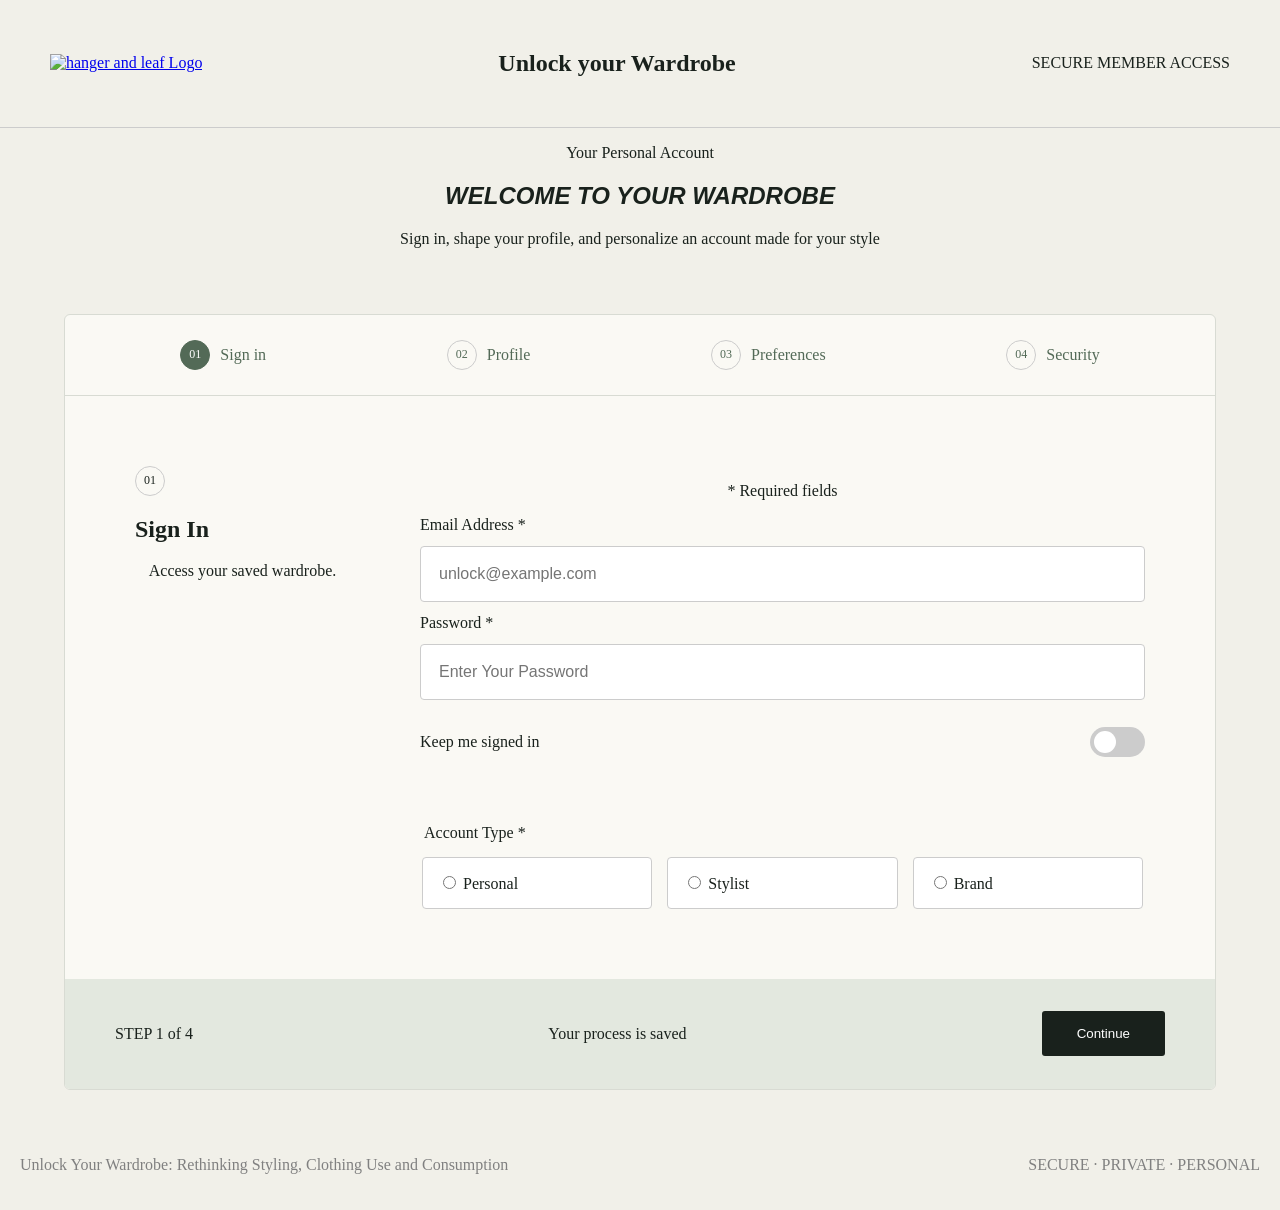
==== index.html @ bb3ffd51 "Assingment 2 - form" ====
<!DOCTYPE html>
<html lang="en">
<head>
    <meta charset="UTF-8">
    <meta name="viewport" content="width=device-width, initial-scale=1" />
<title>Unlock Your Wardrobe</title>
<link rel="stylesheet" href="style.css" />
</head>
<body>
<header>
    <a href="index.html"><img src="images/hangerlogo.png" alt="hanger and leaf Logo"></a>
    <h2>Unlock your Wardrobe</h2>
    <p>SECURE MEMBER ACCESS</p>
</header>
    <section class="intro">
        <p>Your Personal Account</p>
        <h1>WELCOME TO YOUR WARDROBE</h1>
        <p> Sign in, shape your profile, and personalize an account made for your style</p>
    </section>
   <section class="form-container">

    <nav class="form-nav">
        <a href="index.html" class="active" aria-current="step"><span class="circle">01</span> Sign in</a>
        <a href="profile.html"><span class="circle">02</span> Profile</a>
        <a href="preferences.html"><span class="circle">03</span> Preferences</a>
        <a href="security.html"><span class="circle">04</span> Security</a>
    </nav>

    <section class="form-content">

        <section class="form-info">
            <span class="circle">01</span>
            <h2>Sign In</h2>
            <p>Access your saved wardrobe.</p>
        </section>

        <section class="form-fields">
            <p class="required-info">* Required fields</p>

            <form class="profile-form" id="profile-form" action="profile.html" method="get">
                <label for="email">Email Address *</label>
                <input
                    type="email"
                    id="email"
                    name="email"
                    placeholder="unlock@example.com"
                    required>

                <label for="password">Password *</label>
                <input
                    type="password"
                    id="password"
                    name="password"
                    placeholder="Enter Your Password"
                    minlength="8"
                    required>
                    <label class="switch-row">
                        <span>Keep me signed in</span>
                        <span class="switch">
                            <input 
                            type="checkbox" 
                            id="remember-me" 
                            name="remember-me" 
                            role="switch">
                            <span class="switch-slider"></span>
                        </span>
                    </label>

                <fieldset class="account-type">
                    <legend>Account Type *</legend>
                    <label>
                        <input type="radio" name="account" value="personal" required>
                        Personal
                    </label>
                    <label>
                        <input type="radio" name="account" value="stylist">
                        Stylist
                    </label>
                    <label>
                        <input type="radio" name="account" value="brand">
                        Brand
                    </label>
                </fieldset>
            </form>
        </section>
    
</section>
        <section class="form-bottom">
            <p>STEP 1 of 4</p>
            <p>Your process is saved</p>
            <button type="submit" form="profile-form">Continue</button>
        </section>
    </section>
<footer>
    <p>Unlock Your Wardrobe: Rethinking Styling, Clothing Use and Consumption</p>
    <p>SECURE · PRIVATE · PERSONAL</p>
</footer>
</body>
</html>
---- style.css ----
* {
  box-sizing: border-box;
}
body {
  background-color: #f1f0e9;
  color: #19211c;
  margin: 0;
  min-height: 100vh;
  display: flex;
  flex-direction: column;
}
html {
  min-height: 100%;
}
header {
  display: flex;
  align-items: center;
  justify-content: space-between;
  padding: 30px 50px;
  border-bottom: 1px solid #ccc;
}
img {
  width: 50px;
  height: 50px;
  object-fit: contain;
}
h1 {
  text-align: center;
  font-family: "Gill Sans", "Gill Sans MT", Calibri, "Trebuchet MS", sans-serif;
  font-style: italic;
}
p {
  text-align: center;
}
.circle {
  display: inline-flex;
  align-items: center;
  justify-content: center;
  width: 30px;
  height: 30px;
  border: 1px solid #cccccc;
  border-radius: 50%;
  font-size: 12px;
}

.form-nav a {
  display: flex;
  align-items: center;
  gap: 10px;
  text-decoration: none;
  color: #536a57;
}
.form-content {
  display: grid;
  grid-template-columns: 1fr 3fr;
  gap: 30px;
  padding: 50px;
}

.form-bottom {
  display: flex;
  justify-content: space-between;
  align-items: center;
  background-color: #e3e8df;
  padding: 30px 50px;
}

.form-bottom button {
  background-color: #19211c;
  color: white;
  border: none;
  padding: 15px 35px;
  border-radius: 3px;
  cursor: pointer;
}

.form-info {
  padding: 20px;
}
.input-group {
  display: flex;
  flex-direction: column;
  gap: 10px;
  margin-bottom: 25px;
}
.input-group input {
  padding: 15px;
  border: 1px solid #cccccc;
  border-radius: 4px;
  font-size: 16px;
}

.form-fields {
  padding: 20px;
}

footer {
  display: flex;
  justify-content: space-between;
  padding: 20px;
  color: gray;
  margin-top: auto;
}
.form-container {
  width: 90%;
  max-width: 1400px;
  margin: 50px auto 30px;
  background-color: #faf9f4;
  border: 1px solid #d8dbd3;
  border-radius: 6px;
  overflow: hidden;
}
.form-nav {
  display: flex;
  justify-content: space-around;
  align-items: center;
  padding: 25px;
  border-bottom: 1px solid #d8dbd3;
}
.form-fields form {
  display: flex;
  flex-direction: column;
  gap: 12px;
}

.form-fields input[type="email"],
.form-fields input[type="password"] {
  width: 100%;
  padding: 18px;
  border: 1px solid #cccccc;
  border-radius: 4px;
  font-size: 16px;
}
.form-fields fieldset {
  border: none;
  padding: 0;
  margin-top: 25px;
}

.form-fields fieldset label {
  flex: 1;
  padding: 15px;
  border: 1px solid #cccccc;
  border-radius: 4px;
  background-color: white;
  cursor: pointer;
}
.account-type {
  display: flex;
  gap: 15px;
  flex-wrap: wrap;
}

.account-type legend {
  margin-bottom: 15px;
}

.form-fields .account-type label {
  flex: 1;
  padding: 15px;
  border: 1px solid #ccc;
  border-radius: 4px;
  background-color: white;
}
.form-bottom a {
  display: inline-block;
  background-color: #19211c;
  color: white;
  padding: 18px 35px;
  text-decoration: none;
  border-radius: 4px;
}

.form-bottom a:hover {
  background-color: #536a57;
}
.input-group select {
  width: 100%;
  padding: 18px;
  border: 1px solid #cccccc;
  border-radius: 4px;
  font-size: 16px;
  background-color: white;
}
.profile-grid {
  display: grid;
  grid-template-columns: 1fr 1fr;
  gap: 25px 30px;
}

.profile-form {
  width: 100%;
}

.profile-form textarea {
  width: 100%;
  min-height: 150px;
  padding: 15px;
  border: 1px solid #cccccc;
  border-radius: 4px;
  font-size: 16px;
  font-family: inherit;
}

.profile-form select {
  width: 100%;
  padding: 15px;
  border: 1px solid #cccccc;
  border-radius: 4px;
  background-color: white;
  font-size: 16px;
}
.form-nav .circle {
  background-color: transparent;
  color: #536a57;
}

.form-nav a.active .circle {
  background-color: #536a57;
  color: white;
  border-color: #536a57;
}
.confidence {
  margin-top: 40px;
  margin-bottom: 30px;
}

.confidence p {
  text-align: left;
  color: gray;
  font-size: 12px;
  margin-bottom: 30px;
}

.confidence input[type="range"] {
  width: 100%;
  accent-color: #536a57;
  cursor: pointer;
}

.range-labels {
  display: flex;
  justify-content: space-between;
  margin-top: 10px;
}

.range-labels small {
  color: gray;
}
input[type="color"] {
  width: 100%;
  height: 55px;
  padding: 8px;
  border: 1px solid #ccc;
  border-radius: 4px;
  background-color: white;
  cursor: pointer;
}
.appearance {
  border: none;
  padding: 0;
  margin-bottom: 35px;
}

.appearance legend {
  margin-bottom: 15px;
}

.appearance-options {
  display: grid;
  grid-template-columns: repeat(3, 1fr);
  background-color: #eeefea;
  border: 1px solid #ccc;
  border-radius: 5px;
  padding: 5px;
}

.appearance-options label {
  text-align: center;
  padding: 15px;
  cursor: pointer;
}

.appearance-options input {
  accent-color: #536a57;
}
.interests {
  border: none;
  padding: 0;
  margin-bottom: 35px;
}

.interests legend {
  margin-bottom: 20px;
}

.checkbox-grid {
  display: grid;
  grid-template-columns: 1fr 1fr;
  gap: 25px;
}

.checkbox-grid label {
  display: flex;
  align-items: center;
  gap: 12px;
  border: none;
  padding: 0;
  font-size: 18px;
}

.checkbox-grid input {
  accent-color: #536a57;
  width: 20px;
  height: 20px;
}
.preferences-row {
  display: grid;
  grid-template-columns: 1fr 1fr;
  gap: 25px;
}

.preferences-row .input-group {
  min-width: 0;
}
.preferences-row select {
  width: 100%;
}
input[type="color"] {
  width: 100%;
  height: 55px;
  padding: 8px;
  border: 1px solid #ccc;
  border-radius: 4px;
  background-color: white;
  cursor: pointer;
}
.form-fields .checkbox-grid label {
  border: none;
  background-color: transparent;
  padding: 0;
}
.form-fields .switch {
  position: relative;
  display: inline-block;
  flex: none;
  width: 55px;
  height: 30px;
  padding: 0;
  border: none;
  background: transparent;
}

.form-fields .switch input {
  position: absolute;
  opacity: 0;
  width: 0;
  height: 0;
}

.recommendations-text p {
  text-align: left;
  color: gray;
  font-size: 13px;
}

.switch {
  position: relative;
  display: inline-block;
  width: 55px;
  height: 30px;
  flex-shrink: 0;
}

.switch input {
  opacity: 0;
  width: 0;
  height: 0;
}

.switch-slider {
  position: absolute;
  top: 0;
  left: 0;
  width: 55px;
  height: 30px;
  background-color: #ccc;
  border-radius: 30px;
  cursor: pointer;
}

.switch-slider::before {
  content: "";
  position: absolute;
  width: 22px;
  height: 22px;
  left: 4px;
  top: 4px;
  background-color: white;
  border-radius: 50%;
  transition: 0.2s;
}

.switch input:checked + .switch-slider {
  background-color: #536a57;
}

.switch input:checked + .switch-slider::before {
  transform: translateX(25px);
}
.form-fields .recommendations .switch {
  width: 55px;
  height: 30px;
  padding: 0;
  margin: 0;
  border: none;
  background: transparent;
  flex: none;
}
.recommendations {
  display: flex;
  justify-content: space-between;
  align-items: center;
  margin-top: 35px;
}

.recommendations-text p {
  text-align: left;
  color: gray;
  font-size: 13px;
}

.form-fields .switch {
  position: relative;
  display: inline-block;
  width: 55px;
  height: 30px;
  padding: 0;
  margin: 0;
  border: none;
  background: transparent;
  flex: none;
  cursor: pointer;
}

.switch input {
  position: absolute;
  opacity: 0;
  width: 0;
  height: 0;
}

.switch-slider {
  position: absolute;
  inset: 0;
  background-color: #ccc;
  border-radius: 30px;
  transition: 0.2s;
}

.switch-slider::before {
  content: "";
  position: absolute;
  width: 22px;
  height: 22px;
  left: 4px;
  top: 4px;
  background-color: white;
  border-radius: 50%;
  transition: 0.2s;
}

.switch input:checked + .switch-slider {
  background-color: #536a57;
}

.switch input:checked + .switch-slider::before {
  transform: translateX(25px);
}

.switch input:focus-visible + .switch-slider {
  outline: 2px solid #19211c;
  outline-offset: 3px;
}

.security-grid {
  display: grid;
  grid-template-columns: 1fr 1fr;
  gap: 25px;
}

.security-grid input,
.security-grid select {
  width: 100%;
  padding: 18px;
  border: 1px solid #ccc;
  border-radius: 4px;
  background-color: white;
  font-size: 16px;
}

.security-option {
  display: flex;
  justify-content: space-between;
  align-items: center;
  padding: 25px;
  margin-bottom: 35px;
  border: 1px solid #d8dbd3;
  border-radius: 5px;
}

.security-option h3 {
  margin: 0;
  font-size: 16px;
}

.security-option p {
  text-align: left;
  color: gray;
  font-size: 13px;
}

.login-alerts {
  border: none;
  padding: 0;
  margin-top: 20px;
}

.terms {
  margin-top: 35px;
}

.terms label {
  display: flex;
  align-items: center;
  gap: 12px;
  font-size: 18px;
}

.security-form input[type="checkbox"] {
  accent-color: #536a57;
}
.security-form .login-alerts {
  display: flex;
  justify-content: space-between;
  align-items: center;
  width: 100%;
  margin-top: 35px;
  padding: 0;
  border: none;
}

.security-form .login-alerts p {
  text-align: left;
  color: gray;
  font-size: 13px;
}

.security-form .terms {
  display: block;
  width: 100%;
  margin-top: 35px;
}

.security-form .terms label {
  display: flex;
  align-items: center;
  justify-content: flex-start;
  gap: 12px;
  padding: 0;
  border: none;
  background: transparent;
}

.security-form input[type="checkbox"] {
  width: 18px;
  height: 18px;
  flex-shrink: 0;
  accent-color: #536a57;
}
.switch-row {
  display: flex;
  align-items: center;
  justify-content: space-between;
  margin: 15px 0 30px;
}

.switch {
  position: relative;
  display: inline-block;
  width: 42px;
  height: 24px;
}

.switch input {
  opacity: 0;
  width: 0;
  height: 0;
}

.switch-slider {
  position: absolute;
  inset: 0;
  background-color: #ccc;
  border-radius: 24px;
  cursor: pointer;
}

.switch input:checked + .switch-slider {
  background-color: #536a57;
}
.security-option,
.login-alerts {
  display: flex;
  justify-content: space-between;
  align-items: center;
  gap: 20px;
}

.security-option .switch,
.login-alerts .switch {
  flex-shrink: 0;
}
a:focus-visible,
button:focus-visible,
input:focus-visible,
select:focus-visible,
textarea:focus-visible {
  outline: 2px solid #19211c;
  outline-offset: 3px;
}
.form-fields input:focus-visible,
.form-fields select:focus-visible,
.form-fields textarea:focus-visible {
  outline: 2px solid #536a57;
  outline-offset: 2px;
}

.form-fields input:user-invalid,
.form-fields select:user-invalid,
.form-fields textarea:user-invalid {
  border: 2px solid #b42318;
}
.complete-message {
  text-align: center;
  padding: 60px 20px;
}

@media (max-width: 600px) {
  .form-content {
    grid-template-columns: 1fr;
  }
  .security-grid {
    grid-template-columns: 1fr;
  }
  .profile-grid {
    grid-template-columns: 1fr;
  }
  .form-container {
    width: 95%;
    margin: 20px auto;
  }

  .form-nav {
    display: grid;
    grid-template-columns: repeat(2, 1fr);
    gap: 15px;
    padding: 15px;
  }

  .form-nav a {
    display: flex;
    align-items: center;
    gap: 8px;
    min-width: 0;
    font-size: 14px;
  }

  .form-content {
    display: grid;
    grid-template-columns: 1fr;
    gap: 20px;
    padding: 25px 20px;
  }

  .form-info {
    text-align: center;
  }

  .form-fields {
    width: 100%;
    min-width: 0;
  }

  .profile-grid,
  .security-grid,
  .checkbox-grid {
    grid-template-columns: 1fr;
  }

  .input-group,
  .input-group input,
  .input-group select,
  .input-group textarea {
    box-sizing: border-box;
    width: 100%;
    min-width: 0;
  }

  .appearance-options {
    display: flex;
    flex-wrap: wrap;
  }

  .appearance-options label {
    min-width: 0;
  }

  .form-bottom {
    gap: 10px;
    flex-wrap: wrap;
    padding: 15px;
  }
}
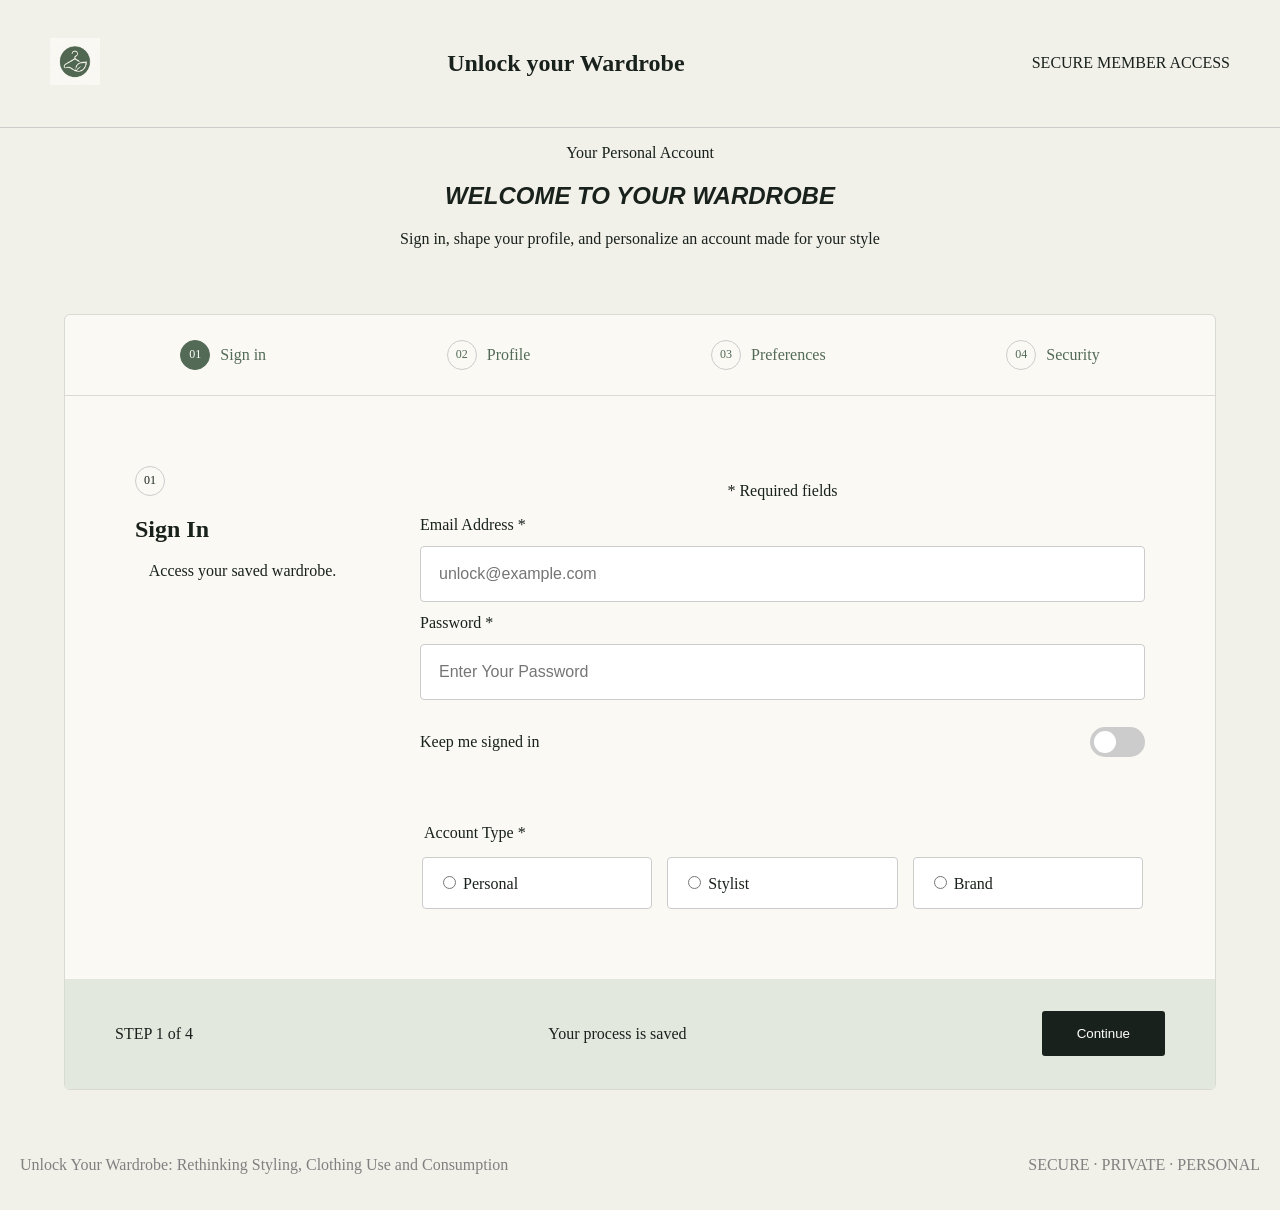
==== commit 674062e2: "Assignment 2.3" ====
--- a/index.html
+++ b/index.html
@@ -8,7 +8,7 @@
 </head>
 <body>
 <header>
-    <a href="index.html"><img src="images/hangerlogo.png" alt="hanger and leaf Logo"></a>
+    <a href="index.html"><img src="Images/hangerlogo.png" alt="hanger and leaf logo"></a>
     <h2>Unlock your Wardrobe</h2>
     <p>SECURE MEMBER ACCESS</p>
 </header>
